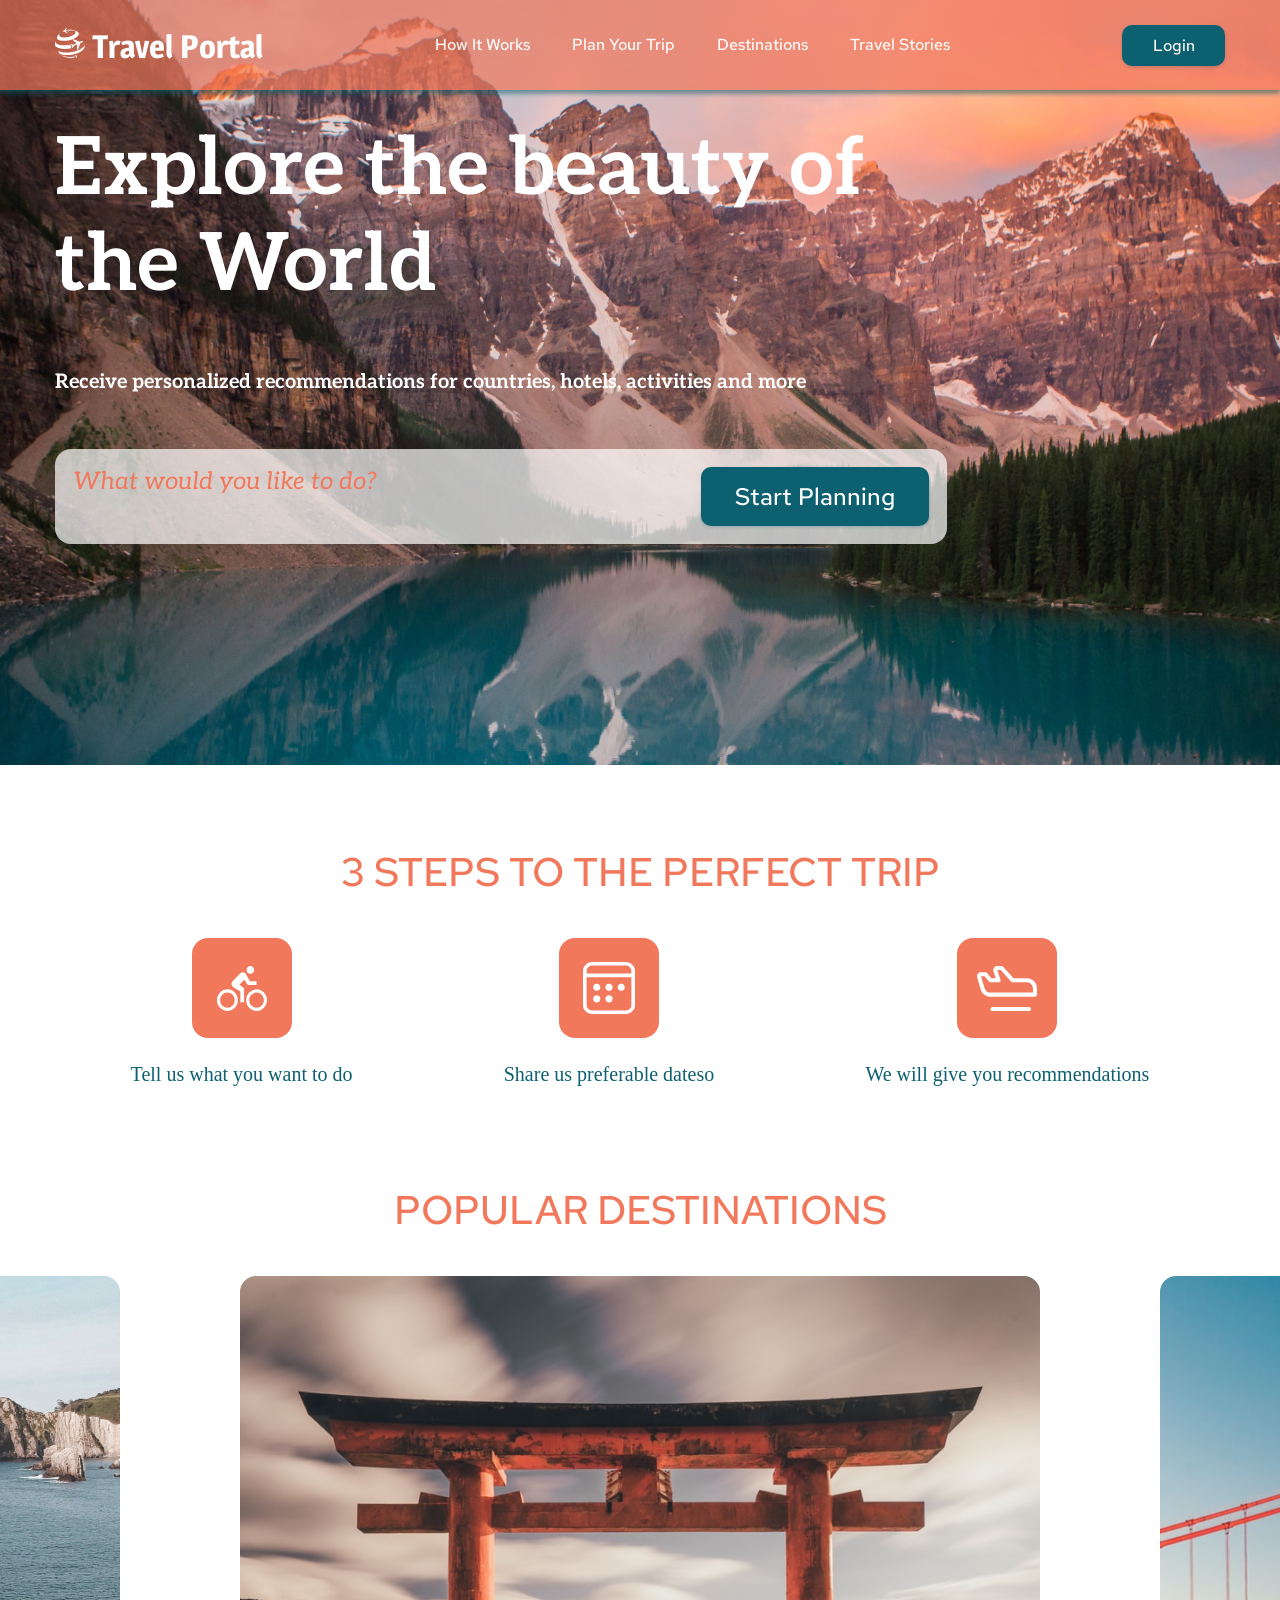
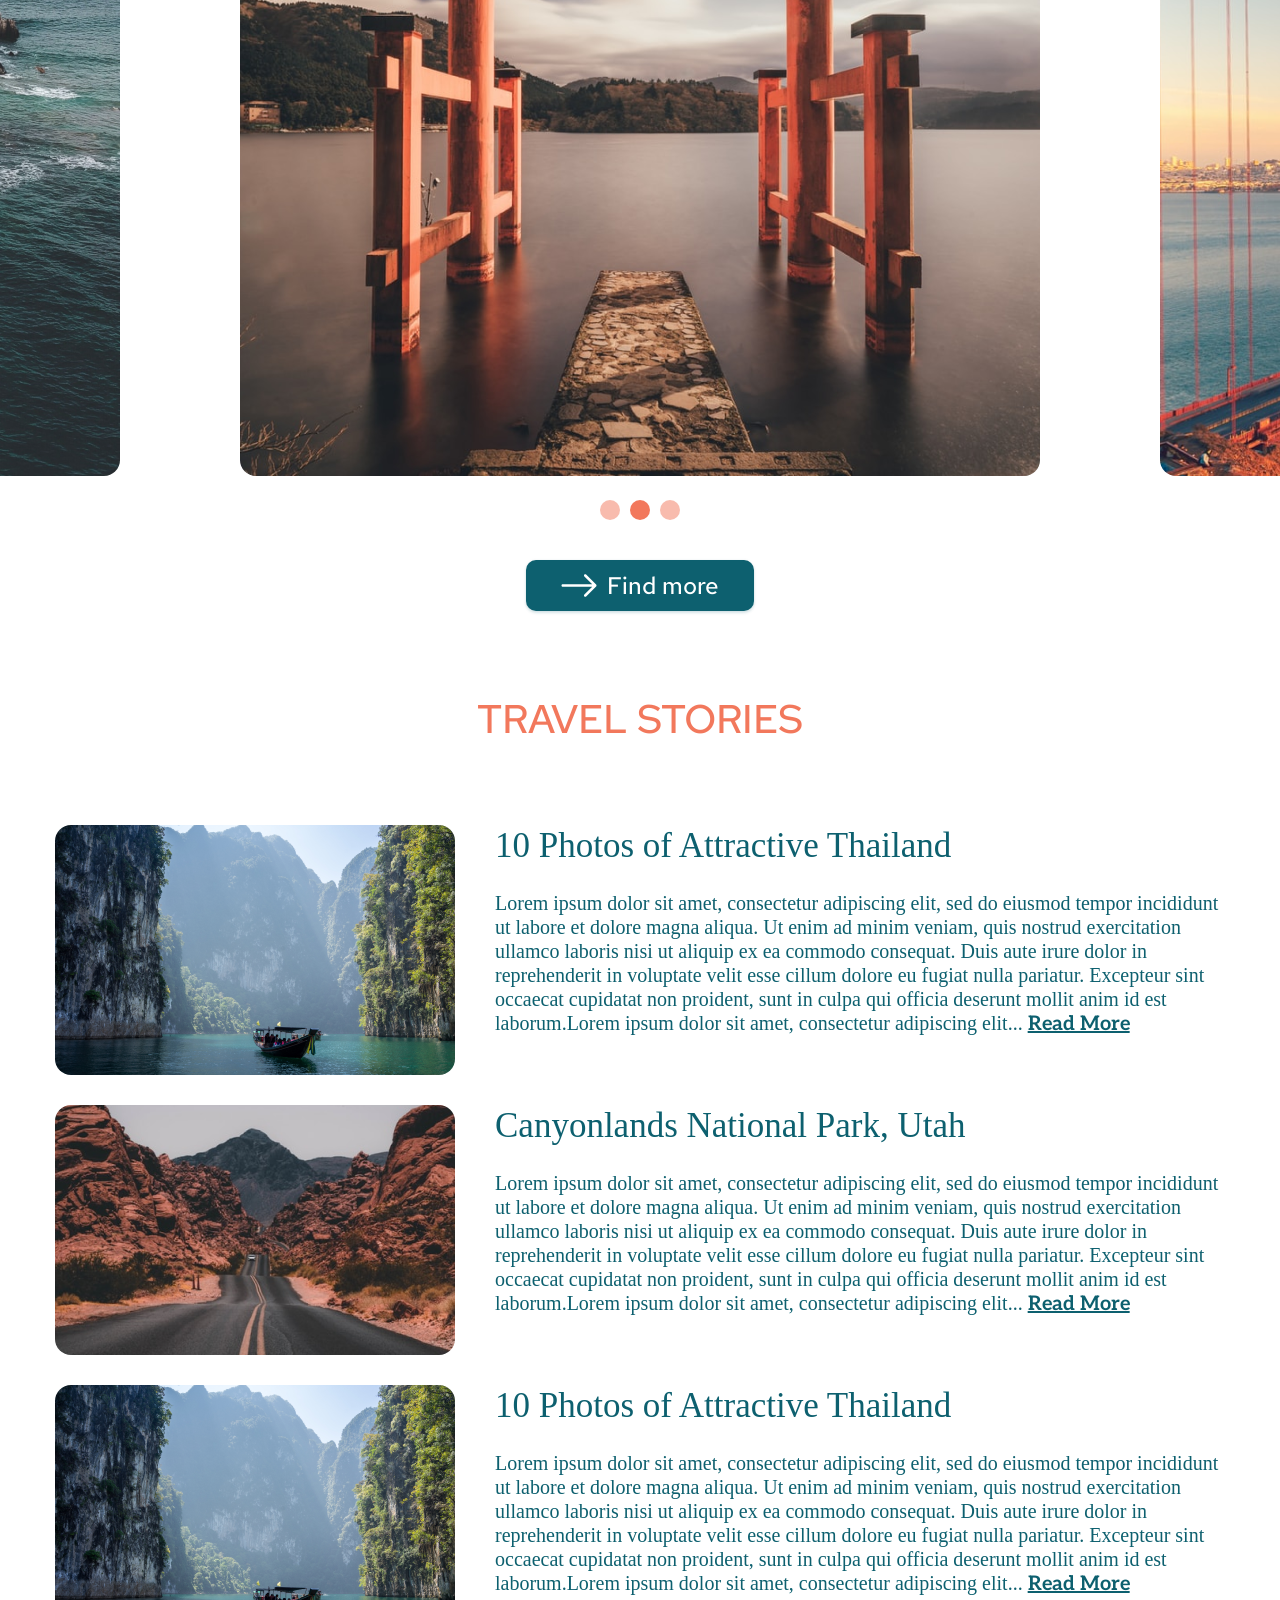
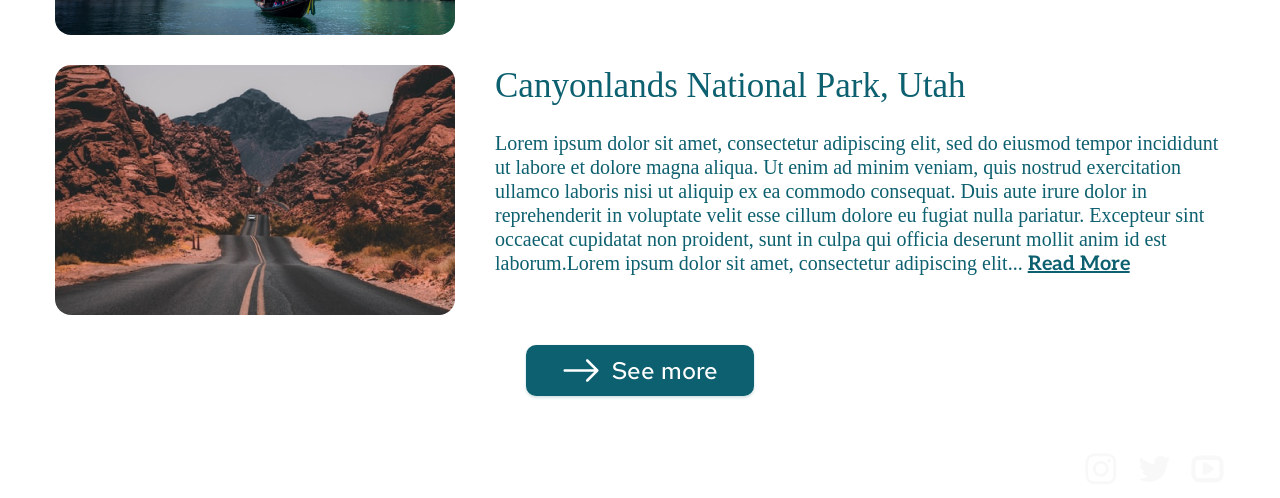
==== travel/index.html @ 8a7176d2 "fix: bug bg pictures" ====
<!doctype html>
<html lang="en">
<head>
    <meta charset="UTF-8">
    <meta name="viewport"
          content="width=device-width, user-scalable=no, initial-scale=1.0, maximum-scale=1.0, minimum-scale=1.0">
    <meta http-equiv="X-UA-Compatible" content="ie=edge">
    <link rel="preconnect" href="https://fonts.googleapis.com">
    <link rel="preconnect" href="https://fonts.gstatic.com" crossorigin>
    <link href="https://fonts.googleapis.com/css2?family=Red+Hat+Text:ital,wght@0,300;0,400;0,500;0,600;1,300;1,400;1,500;1,600;1,700&display=swap" rel="stylesheet">
    <link href="https://fonts.googleapis.com/css2?family=Magra:wght@400;700&display=swap" rel="stylesheet">
    <link href="https://fonts.googleapis.com/css2?family=Aleo:ital,wght@0,300;0,400;0,700;1,300;1,400;1,700&display=swap" rel="stylesheet">
    <link rel="icon" href="./assets/favicon.ico">
    <link rel="stylesheet" href="./style/reset.css">
    <link rel="stylesheet" href="./style/style.css">
    <title>Document</title>
</head>
<body>
<div class="wrapper">
    <header>

        <div class="container container-header">
            <div class="inner-wrapper header-wrapper">
                <div class="header-logo">
                    <div class="logo">
                            <img src="./assets/svg/logo.svg">
                            Travel Portal
                    </div>
                </div>
                <nav class="header-nav">
                    <ul class="header-menu">
                        <li><a>How It Works</a></li>
                        <li><a>Plan Your Trip</a></li>
                        <li><a>Destinations</a></li>
                        <li><a>Travel Stories</a></li>
                    </ul>
                </nav>
                <button class="btn btn-login">
                    Login
                </button>
            </div>

        </div>

    </header>

    <main>
        <div class="container container-main">

            <section class="section preview">
                <div class="inner-wrapper">
                    <div class="preview-info">
                        <h1>Explore the beauty of the World</h1>
                        <span>
                            Receive personalized recommendations for countries, hotels, activities and more
                        </span>
                        <div class="search">
                            <div contenteditable="true">
                                What would you like to do?
                            </div>
                            <button class="btn btn-preview" contenteditable="false">Start Planning</button>
                        </div>
                    </div>
                </div>
            </section>

            <section class="section steps">
                <div class="inner-wrapper">
                    <div class="section-title">
                        <h2>3 STEPS TO THE PERFECT TRIP</h2>
                    </div>
                    <div class="steps-body">
                        <div class="step">
                            <div class="icon">
                                <img src="./assets/svg/Frame_28.svg" alt="">
                            </div>
                            <span>Tell us what you want to do</span>
                        </div>
                        <div class="step">
                            <div class="icon">
                                <img src="./assets/svg/Frame_11.svg" alt="">
                            </div>
                            <span>Share us preferable dateso</span>
                        </div>
                        <div class="step">
                            <div class="icon">
                                <img src="./assets/svg/Frame_12.svg" alt="">
                            </div>
                            <span>We will give you recommendations</span>
                        </div>
                    </div>
                </div>
            </section>

            <section class="section destinations">

                <div class="section-title">
                    <h2>POPULAR DESTINATIONS</h2>
                </div>

                <div class="destination-body">
                    <img src="./assets/img/Rectangle_23.png" alt="photo ocean" title="ocean">
                    <img src="./assets/img/Rectangle_24.png" alt="photo Japan" title="Japan">
                    <img src="./assets/img/Rectangle_25.png" alt="photo USA" title="USA">
                </div>
                <div class="pagination">
                    <div></div>
                    <div class="active"></div>
                    <div></div>
                </div>
                <button class="btn btn-section">
                    <img src="./assets/svg/btn-section.svg">Find more
                </button>
            </section>

            <section class="section stories">
                <div class="bg">
                    <div class="inner-wrapper">
                    <div class="section-title stories-section-title">
                        <h2>TRAVEL STORIES</h2>
                    </div>
                    <div class="story">
                        <div class="story-img">
                            <img src="./assets/img/Rectangle_29.png"
                                 alt="10 Photos of Attractive Thailand"
                                    title="10 Photos of Attractive Thailand">
                        </div>
                        <div class="story-body">
                            <div class="story-title">
                                <h3>10 Photos of Attractive Thailand</h3>
                            </div>
                            <p>
                                Lorem ipsum dolor sit amet, consectetur adipiscing elit,
                                sed do eiusmod tempor incididunt ut labore et dolore magna aliqua.
                                Ut enim ad minim veniam, quis nostrud exercitation ullamco laboris nisi ut aliquip ex ea commodo consequat.
                                Duis aute irure dolor in reprehenderit in voluptate velit esse cillum dolore eu fugiat nulla pariatur.
                                Excepteur sint occaecat cupidatat non proident, sunt in culpa qui officia deserunt mollit anim id est
                                laborum.Lorem ipsum dolor sit amet, consectetur adipiscing elit... <span>Read More</span>
                            </p>
                        </div>
                    </div>
                    <div class="story">
                        <div class="story-img">
                            <img src="./assets/img/Rectangle_30.png"
                                 alt="Canyonlands National Park, Utah"
                                    title="Canyonlands National Park, Utah">
                        </div>
                        <div class="story-body">
                            <div class="story-title">
                                <h3>Canyonlands National Park, Utah</h3>
                            </div>
                            <p>
                                Lorem ipsum dolor sit amet, consectetur adipiscing elit,
                                sed do eiusmod tempor incididunt ut labore et dolore magna aliqua.
                                Ut enim ad minim veniam, quis nostrud exercitation ullamco laboris nisi ut aliquip ex ea commodo consequat.
                                Duis aute irure dolor in reprehenderit in voluptate velit esse cillum dolore eu fugiat nulla pariatur.
                                Excepteur sint occaecat cupidatat non proident, sunt in culpa qui officia deserunt mollit anim id est
                                laborum.Lorem ipsum dolor sit amet, consectetur adipiscing elit... <span>Read More</span>
                            </p>
                        </div>
                    </div>
                    <div class="story">
                        <div class="story-img">
                            <img src="./assets/img/Rectangle_29.png"
                                 alt="I left my heart in the Mountains!"
                                    title="I left my heart in the Mountains!">
                        </div>
                        <div class="story-body">
                            <div class="story-title">
                                <h3>10 Photos of Attractive Thailand</h3>
                            </div>
                            <p>
                                Lorem ipsum dolor sit amet, consectetur adipiscing elit,
                                sed do eiusmod tempor incididunt ut labore et dolore magna aliqua.
                                Ut enim ad minim veniam, quis nostrud exercitation ullamco laboris nisi ut aliquip ex ea commodo consequat.
                                Duis aute irure dolor in reprehenderit in voluptate velit esse cillum dolore eu fugiat nulla pariatur.
                                Excepteur sint occaecat cupidatat non proident, sunt in culpa qui officia deserunt mollit anim id est
                                laborum.Lorem ipsum dolor sit amet, consectetur adipiscing elit... <span>Read More</span>
                            </p>
                        </div>
                    </div>
                    <div class="story">
                        <div class="story-img">
                            <img src="./assets/img/Rectangle_30.png"
                                 alt="The Longest journey in my life!"
                                    title="The Longest journey in my life!">
                        </div>
                        <div class="story-body">
                            <div class="story-title">
                                <h3>Canyonlands National Park, Utah</h3>
                            </div>
                            <p>
                                Lorem ipsum dolor sit amet, consectetur adipiscing elit,
                                sed do eiusmod tempor incididunt ut labore et dolore magna aliqua.
                                Ut enim ad minim veniam, quis nostrud exercitation ullamco laboris nisi ut aliquip ex ea commodo consequat.
                                Duis aute irure dolor in reprehenderit in voluptate velit esse cillum dolore eu fugiat nulla pariatur.
                                Excepteur sint occaecat cupidatat non proident, sunt in culpa qui officia deserunt mollit anim id est
                                laborum.Lorem ipsum dolor sit amet, consectetur adipiscing elit... <span>Read More</span>
                            </p>
                        </div>
                    </div>
                    <button class="btn btn-section">
                        <img src="./assets/svg/btn-section.svg">See more
                    </button>
                </div>
                </div>
            </section>


        </div>

    </main>

    <footer>

        <div class="container container-footer">

            <div class="inner-wrapper">
                <span>
                    All Rights Reserved © Travel Portal
                </span>
                <div class="social">
                    <ul class="social-list">
                        <li class="social-item">
                            <a href="https://rs.school/js-stage0/">
                                <img src="./assets/svg/akar-icons_instagram-fill.svg" alt="">
                            </a>
                        </li>

                        <li class="social-item">
                            <a href="https://rs.school/js-stage0/">
                                <img src="./assets/svg/akar-icons_twitter-fill.svg" alt="">
                            </a>
                        </li>

                        <li class="social-item">
                            <a href="https://rs.school/js-stage0/">
                                <img src="./assets/svg/akar-icons_video.svg" alt="">
                            </a>
                        </li>
                    </ul>

                </div>
            </div>
        </div>
    </footer>
</div>
</body>
</html>
---- travel/style/style.css ----
button,
button:active,
button:focus {
    border-style: none;
    border-image: none;
    cursor: pointer;
}

*, *::after, *::before {
    box-sizing: border-box;
    margin: 0;
    padding: 0;
}

:root {
    --h-color:       #F2785C;
    --text:          #0D606F;
    --footer-height: 61px;
    --header-height: 90px;
}

input {
    border-color: unset;
    border-width: 0px;
}

/*-----------------------Start Fonts-------------------------*/
@font-face {
    font-family: "Red Hat Text";
    src: url("../assets/fonts/Red_Hat_Text");
}
@font-face {
    font-family: "Magra";
    src: url("../assets/fonts/Magra");
}

@font-face {
    font-family: "Aleo";
    src: url("../assets/fonts/Aleo");
}

h1, h3 , label, p,
header span, main span {
    font-family: 'Aleo';
}

h2, button, a, footer span{
    font-family: 'Red Hat Text';
}
/*-----------------------End Fonts-------------------------*/


/*-----------------------------------------------------*/
.wrapper {
    position: relative;
    background: #ffffff;
    display: flex;
    flex-direction: column;
    justify-content: space-between;
}
header, footer {
    color: #ffffff;
    width: 100%;
}
header {
    position: relative;
    z-index: 5;
}

a, h1, h2, h3, span, button, label {
    font-style: normal;
}


h1 {
    font-weight: 700;
    font-size: 80px;
    line-height: 96px;
    color: #FFFFFF;
}

h2 {
    font-weight: 500;
    font-size: 40px;
    line-height: 53px;
    color: #F2785C;
}

h3 {
    font-weight: 400;
    font-size: 35px;
    line-height: 42px;
    color: #0D606F;
}

.container {
    position: relative;
    height:  100%;
    max-width: 1440px;
    margin: 0 auto;
}

.inner-wrapper {
    position: relative;
    max-width: 1170px;
    margin: 0 auto;
}

.container-header {

    background: rgba(242, 120, 92, 0.7);
    box-shadow: 0px 4px 4px rgba(13, 96, 111, 0.5);

}

.header-wrapper {

    height: var(--header-height);
    display: flex;
    flex-direction: row;
    align-items: center;
    justify-content: space-between;

}

nav {
    font-family: 'Red Hat Text';
}

.header-menu {
    display: flex;
    flex-direction: row;
}
.header-menu li {
    margin-right: 42px;
}
.header-menu li:last-child {
    margin-right: 0px;
}
.header-menu li a {
    font-weight: 500;
    font-size: 16px;
    color: #FFFFFF;
}

.logo {
    font-family: 'Magra';
    font-weight: 600;
    font-size: 32px;
    color: #FFFFFF;
}

.destinations {
    height: 100%;
    margin-bottom: 20px;
}
.destination-body {
    display: flex;
    flex-direction: row;

    justify-content: center;
    align-items: center;

    overflow: hidden;
}
.destination-body img {
    margin: 0 60px;
    max-width: 800px;
    max-height: 800px;
    border-radius: 16px;
}
.pagination {
    margin: 0 auto;
    display: flex;
    flex-direction: row;
    padding: 24px 0 40px;
    width: max-content;
}
.pagination div{
    background: #F2785C;
    margin-right: 10px;
    width: 20px;
    height: 20px;
    border-radius: 50%;
    opacity: 0.5;
}
.pagination div:last-child {
    margin-right: 0px;
}
.pagination div.active {
    opacity: 1;
}





/*---------------start section-------------*/
.section {
    position: relative;
    width: 100%;
    font-family: 'Aleo';
}
.section-title {

    width: 100%;
    text-align: center;
    margin-bottom: 40px;
}
.stories-section-title {
    margin-bottom: 80px;
}
/*---------------end section-------------*/

.preview {
    top: calc(var(--header-height) * -1);
    height: 765px;
    margin-bottom: calc(80px - var(--header-height));
    background: url("../assets/img/garrett-parker-DlkF4-dbCOU-unsplash 1.png") no-repeat;
    background-size: cover;
    padding-top: 122px;
}
.preview-info {
    font-family: 'Aleo';
    font-style: italic;
    max-width: 892px;
    height: 422px;
    color: #FFFFFF;
    display: flex;
    flex-direction: column;
    justify-content: space-between;


}
.preview-info span {

    font-weight: 700;
    font-size: 20px;
    line-height: 24px;

}
/*--------------start button------------------------*/
.btn {
    display: flex;
    flex-direction: row;
    flex-wrap: nowrap;
    align-items: center;
    justify-content: space-around;

    flex-shrink: 0;

    padding: 10px 30px;
    background: #0D606F;
    text-align: center;
    border-radius: 10px;
    font-weight: 500;
    color: #FFFFFF;
    box-shadow: 0px 0px 3px rgba(13, 96, 111, 0.08), 0px 2px 3px rgba(13, 96, 111, 0.16);
}

.btn-login {
    font-size: 16px;
    width: 103px;
}

.btn-preview {
    font-size: 24px;
    width: 228px;
}

.btn-section {
    font-size: 24px;
    width: 228px;
    margin: 0 auto;
}
/*--------------end button------------------------*/

.search {
    display: flex;
    flex-direction: row;
    justify-content: space-between;

    font-family: 'Aleo';
    font-style: italic;
    font-weight: 400;
    font-size: 24px;
    line-height: 29px;

    color: #F2785C;

    position: relative;
    padding: 18px;
    width: 100%;
    height: 95px;
    background: rgba(255, 255, 255, 0.7);
    border-radius: 16px;

}

/*--------------------------Start section steps----------------*/

.steps {
    margin-bottom: 97px;
}
.steps-body {
    display: flex;
    flex-direction: row;
    justify-content: space-around;
}
.steps .step {
    text-align: center;
}
.steps .icon {
    margin-left: auto;
    margin-right: auto;
    margin-bottom: 24px;
    width: 100px;
    height: 100px;
    background-color: #ffffff;
}
.steps span {
    font-weight: 400;
    font-size: 20px;
    line-height: 24px;
    color: #0D606F;
}


/*--------------------------Start section stories----------------*/
.stories {
    padding-bottom: var(--footer-height);
    bottom: -61px;
    background-image: url("../assets/img/Rectangle 27.png");
    background-repeat: no-repeat;
    background-size: cover;
    background-position-y: 61px;
}


.stories .story {
    display: flex;
    flex-direction: row;
    margin-bottom: 30px;
    color: #0D606F;
}
.stories .story:last-child {
    margin-bottom: 40px;
}

.story .story-img {
    max-width: 400px;
    max-height: 250px;
}
.story .story-img img {
    border-radius: 16px;
}
.story .story-body {
    display: flex;
    flex-direction: column;
    margin-left: 40px;
}

.story span {
    font-weight: 700;
    text-decoration: underline;
    cursor: pointer;
}
.story .story-title {
    margin-bottom: 24px;
}
.story p {
    font-weight: 400;
    font-size: 20px;
    line-height: 24px;
}

.bg {
    position: relative;
    background: rgba(255, 255, 255, 0.7);
    padding-bottom: 41px;
}
/*--------------------------end section stories----------------*/

/*---------------Start Footer--------------------*/
footer {
    position: relative;
    bottom: 0;
    left: 0;
    height: var(--footer-height);
    line-height: var(--footer-height);
}

.container-footer {
    position: relative;
    height: 100%;
    text-align: center;
}

.social-list {
    width: 141px;
    position: absolute;
    display: flex;
    flex-direction: row;
    justify-content: space-between;
    right: 0;
    bottom: 0;
}
.social * {
    vertical-align: middle;
}


/*--------------------------popup-----------------------*/

.popup {
    max-width: 650px;
    margin-left: auto;
    margin-right: auto;
    padding: 25px 45px 23px 45px;
    background: linear-gradient(177.09deg, #FFFFFF 6.15%, #0D606F 202.69%);
    box-shadow: 0px 4px 4px rgba(0, 0, 0, 0.25);
    border-radius: 16px;
}
.popup-title {
    margin-bottom: 30px;
    text-align: center;
    font-family: 'Aleo';
    font-weight: 700;
    font-size: 32px;
    line-height: 38px;
    color: #0D606F;
}

.popup-inner {
    margin: 0 auto;
    max-width: 560px;
}
.auth-fb, .auth-google  {

    box-shadow: 0px 0px 3px rgba(13, 96, 111, 0.08), 0px 2px 3px rgba(13, 96, 111, 0.16);
    height: 56px;
    border-radius: 10px;
}

.auth-fb a, .auth-google a {
    height: 100%;
    display: flex;
    justify-content: center;
    flex-direction: row;
    align-items: center;
    font-weight: 400;
    font-size: 20px;
}

.auth-fb a {
    color: #FFFFFF;
}

.auth-google a {
    color: #0D606F;
}

.auth-fb img, .auth-google img {
    margin-right: 15px;
}

.auth-fb {
    color: #FFFFFF;
    margin-bottom: 20px;
    background: #1877F2;
}

.auth-google {
    color: #0D606F;
    margin-bottom: 30px;
    background: #FFFFFF;
}

.popup .input {
    width: 100%;
    height: 54px;
    background: #FFFFFF;
    box-shadow: inset 0px 0px 3px rgba(13, 96, 111, 0.08), inset 0px 2px 3px rgba(13, 96, 111, 0.16);
    border-radius: 10px;
    margin-bottom: 5px;
}

.popup label {
    font-weight: 400;
    font-size: 16px;
    line-height: 19px;
    color: #0D606F;
}

hr {
    color: #0D606F;
    height: 1px;
    margin: 0 auto;
    padding: 0;
    text-align: center;
    overflow: visible;
    border: 1px solid rgba(13, 96, 111, 0.5);
}
hr:before {
    color: #0D606F;
    content: "or";
}
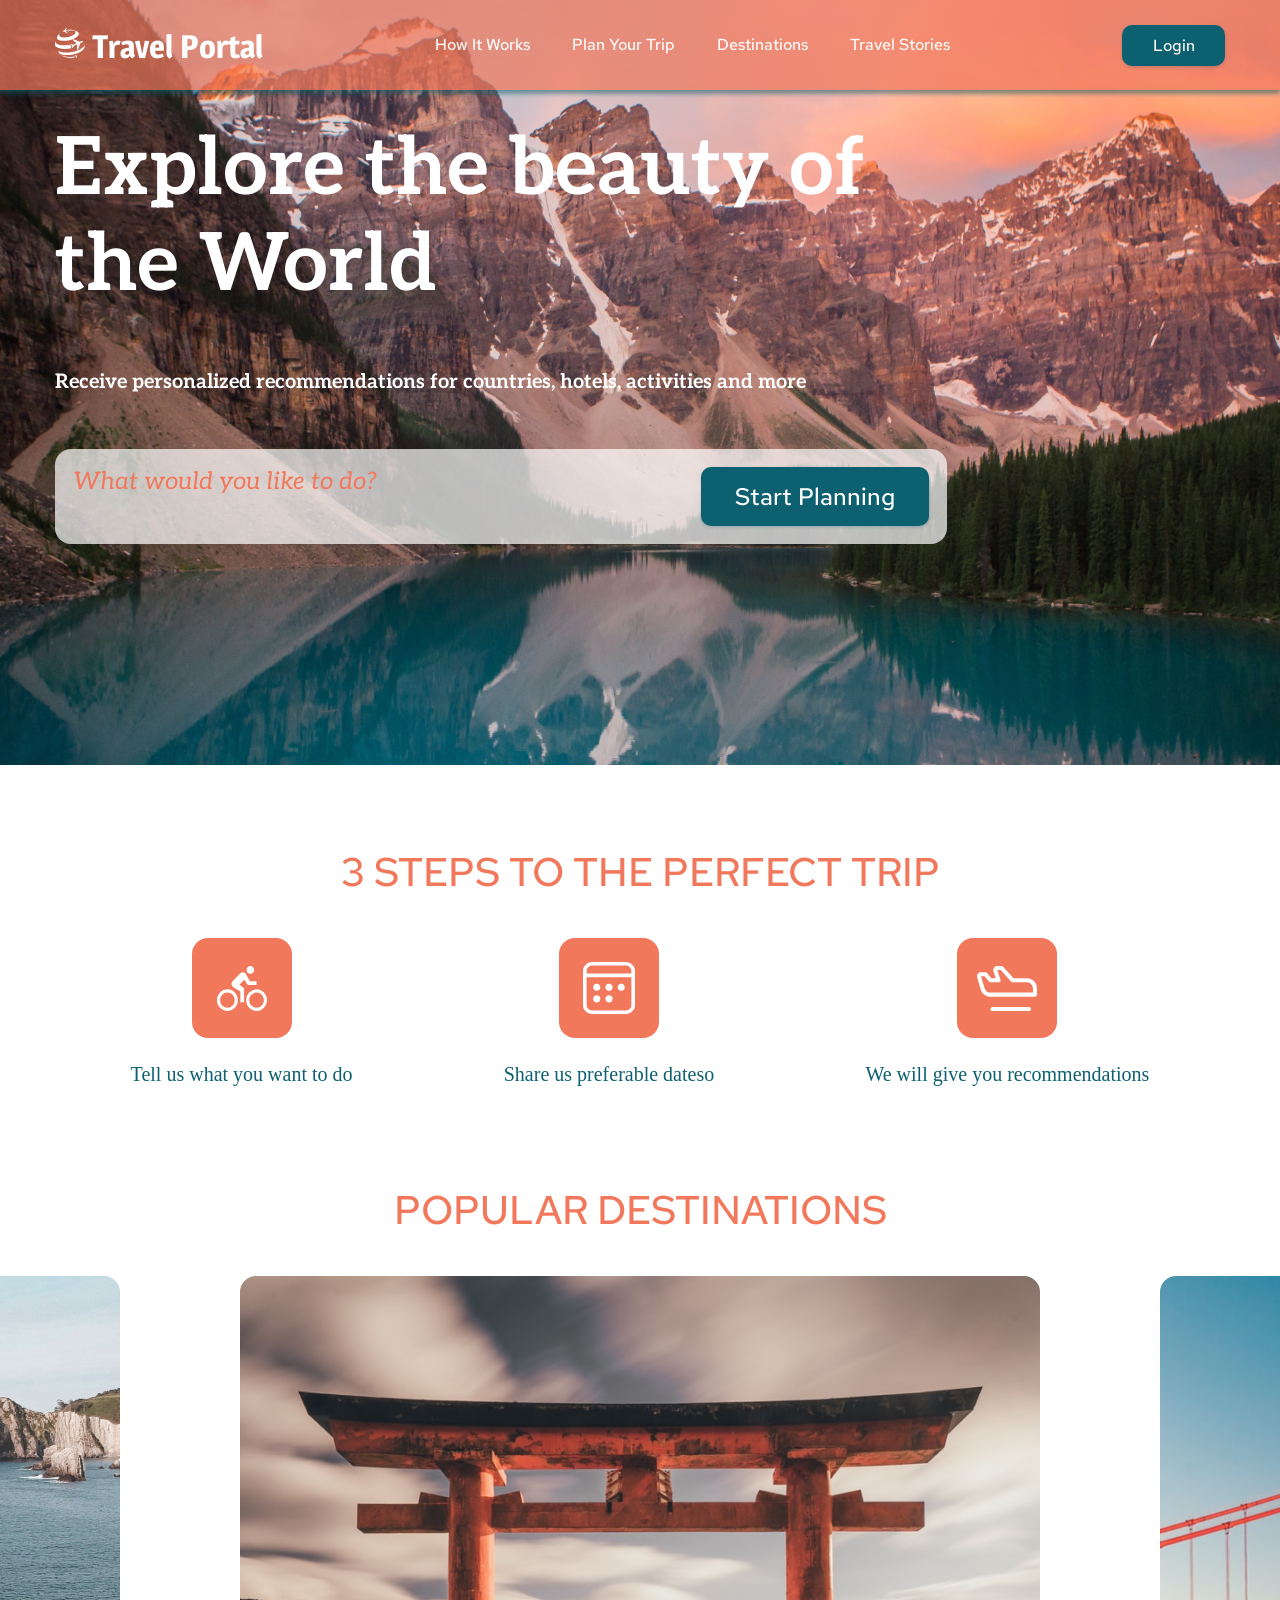
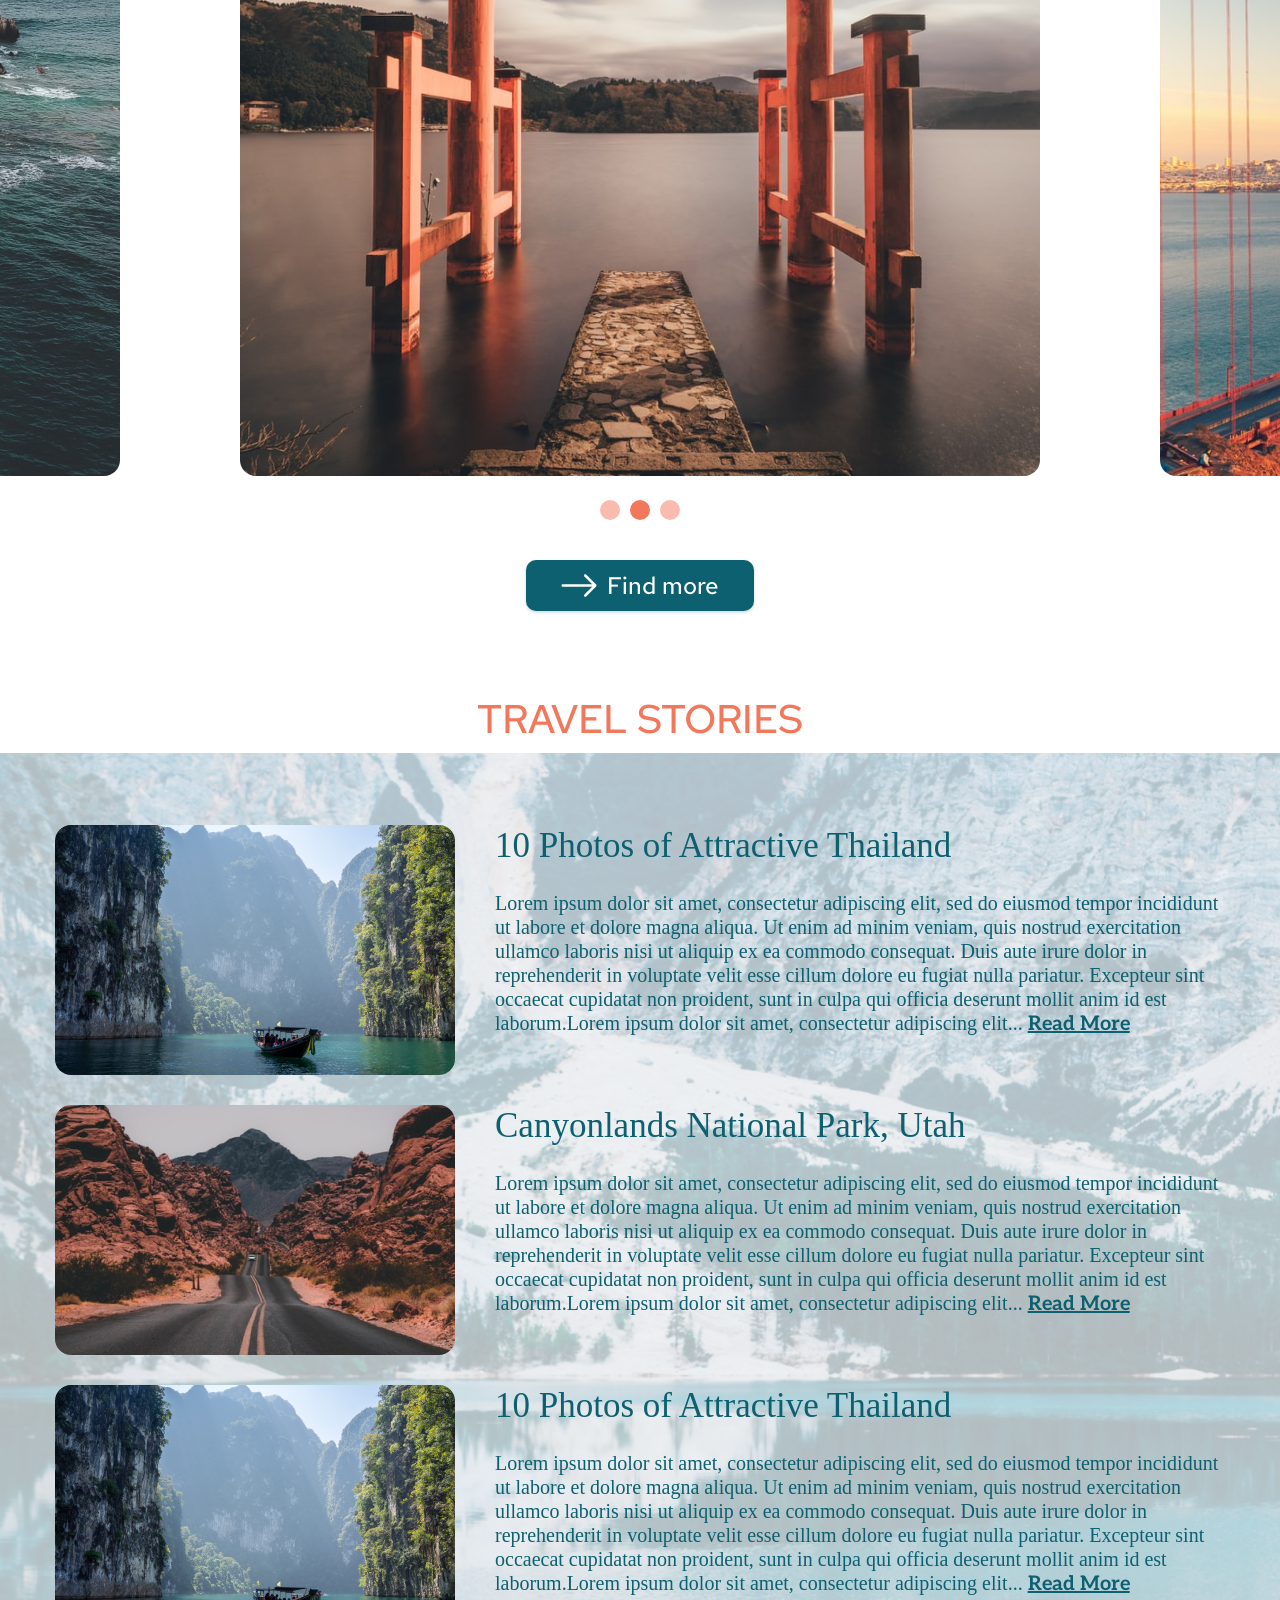
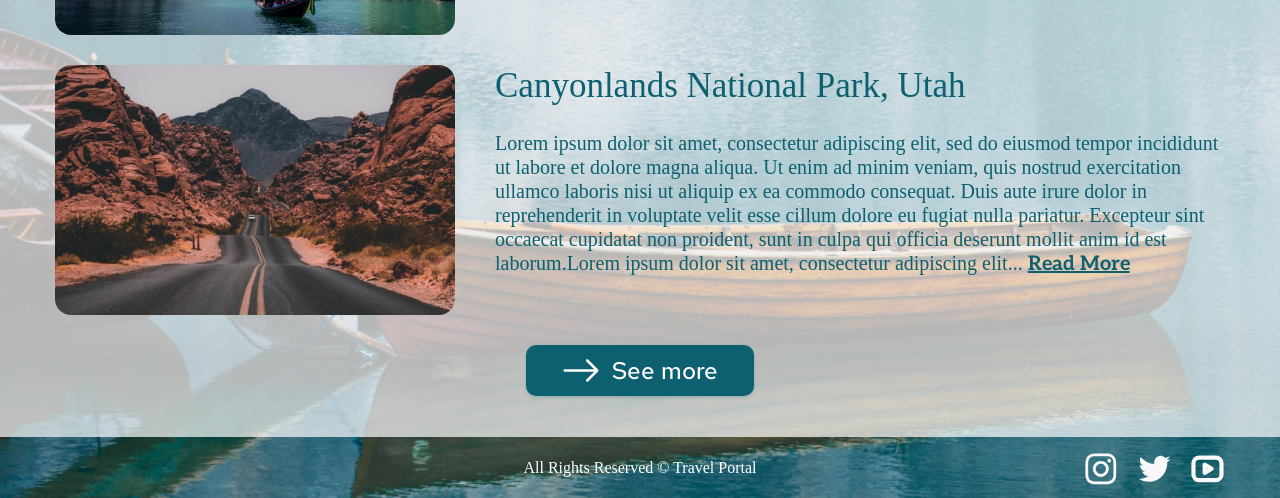
==== commit e571c345: "feat: popup js" ====
--- a/travel/index.html
+++ b/travel/index.html
@@ -1,9 +1,8 @@
 <!doctype html>
-<html lang="en">
+<html lang="zxx">
 <head>
     <meta charset="UTF-8">
-    <meta name="viewport"
-          content="width=device-width, user-scalable=no, initial-scale=1.0, maximum-scale=1.0, minimum-scale=1.0">
+    <meta name="viewport" content="width=device-width,initial-scale=1.0,viewport-fit=cover">
     <meta http-equiv="X-UA-Compatible" content="ie=edge">
     <link rel="preconnect" href="https://fonts.googleapis.com">
     <link rel="preconnect" href="https://fonts.gstatic.com" crossorigin>
@@ -13,6 +12,7 @@
     <link rel="icon" href="./assets/favicon.ico">
     <link rel="stylesheet" href="./style/reset.css">
     <link rel="stylesheet" href="./style/style.css">
+
     <title>Document</title>
 </head>
 <body>
@@ -23,16 +23,16 @@
             <div class="inner-wrapper header-wrapper">
                 <div class="header-logo">
                     <div class="logo">
-                            <img src="./assets/svg/logo.svg">
+                            <img src="./assets/svg/logo.svg" alt="logo Travel Portal">
                             Travel Portal
                     </div>
                 </div>
                 <nav class="header-nav">
                     <ul class="header-menu">
-                        <li><a>How It Works</a></li>
-                        <li><a>Plan Your Trip</a></li>
-                        <li><a>Destinations</a></li>
-                        <li><a>Travel Stories</a></li>
+                        <li><a href="#preview">How It Works</a></li>
+                        <li><a href="#steps">Plan Your Trip</a></li>
+                        <li><a href="#destinations">Destinations</a></li>
+                        <li><a href="#stories">Travel Stories</a></li>
                     </ul>
                 </nav>
                 <button class="btn btn-login">
@@ -47,7 +47,7 @@
     <main>
         <div class="container container-main">
 
-            <section class="section preview">
+            <section class="section preview" id="preview">
                 <div class="inner-wrapper">
                     <div class="preview-info">
                         <h1>Explore the beauty of the World</h1>
@@ -64,7 +64,7 @@
                 </div>
             </section>
 
-            <section class="section steps">
+            <section class="section steps" id="steps">
                 <div class="inner-wrapper">
                     <div class="section-title">
                         <h2>3 STEPS TO THE PERFECT TRIP</h2>
@@ -72,19 +72,19 @@
                     <div class="steps-body">
                         <div class="step">
                             <div class="icon">
-                                <img src="./assets/svg/Frame_28.svg" alt="">
+                                <img src="./assets/svg/Frame_28.svg" alt="logo step 1">
                             </div>
                             <span>Tell us what you want to do</span>
                         </div>
                         <div class="step">
                             <div class="icon">
-                                <img src="./assets/svg/Frame_11.svg" alt="">
+                                <img src="./assets/svg/Frame_11.svg" alt="logo step 2">
                             </div>
                             <span>Share us preferable dateso</span>
                         </div>
                         <div class="step">
                             <div class="icon">
-                                <img src="./assets/svg/Frame_12.svg" alt="">
+                                <img src="./assets/svg/Frame_12.svg" alt="logo step 3">
                             </div>
                             <span>We will give you recommendations</span>
                         </div>
@@ -92,16 +92,16 @@
                 </div>
             </section>
 
-            <section class="section destinations">
+            <section class="section destinations" id="destinations">
 
                 <div class="section-title">
                     <h2>POPULAR DESTINATIONS</h2>
                 </div>
 
                 <div class="destination-body">
-                    <img src="./assets/img/Rectangle_23.png" alt="photo ocean" title="ocean">
-                    <img src="./assets/img/Rectangle_24.png" alt="photo Japan" title="Japan">
-                    <img src="./assets/img/Rectangle_25.png" alt="photo USA" title="USA">
+                    <img src="./assets/img/Rectangle_23.jpg" alt="photo ocean" title="ocean">
+                    <img src="./assets/img/Rectangle_24.jpg" alt="photo Japan" title="Japan">
+                    <img src="./assets/img/Rectangle_25.jpg" alt="photo USA" title="USA">
                 </div>
                 <div class="pagination">
                     <div></div>
@@ -109,11 +109,11 @@
                     <div></div>
                 </div>
                 <button class="btn btn-section">
-                    <img src="./assets/svg/btn-section.svg">Find more
+                    <img src="./assets/svg/btn-section.svg" alt="logo find more">Find more
                 </button>
             </section>
 
-            <section class="section stories">
+            <section class="section stories" id="stories">
                 <div class="bg">
                     <div class="inner-wrapper">
                     <div class="section-title stories-section-title">
@@ -121,7 +121,7 @@
                     </div>
                     <div class="story">
                         <div class="story-img">
-                            <img src="./assets/img/Rectangle_29.png"
+                            <img src="./assets/img/Rectangle_29.jpg"
                                  alt="10 Photos of Attractive Thailand"
                                     title="10 Photos of Attractive Thailand">
                         </div>
@@ -141,7 +141,7 @@
                     </div>
                     <div class="story">
                         <div class="story-img">
-                            <img src="./assets/img/Rectangle_30.png"
+                            <img src="./assets/img/Rectangle_30.jpg"
                                  alt="Canyonlands National Park, Utah"
                                     title="Canyonlands National Park, Utah">
                         </div>
@@ -161,7 +161,7 @@
                     </div>
                     <div class="story">
                         <div class="story-img">
-                            <img src="./assets/img/Rectangle_29.png"
+                            <img src="./assets/img/Rectangle_29.jpg"
                                  alt="I left my heart in the Mountains!"
                                     title="I left my heart in the Mountains!">
                         </div>
@@ -181,7 +181,7 @@
                     </div>
                     <div class="story">
                         <div class="story-img">
-                            <img src="./assets/img/Rectangle_30.png"
+                            <img src="./assets/img/Rectangle_30.jpg"
                                  alt="The Longest journey in my life!"
                                     title="The Longest journey in my life!">
                         </div>
@@ -200,7 +200,7 @@
                         </div>
                     </div>
                     <button class="btn btn-section">
-                        <img src="./assets/svg/btn-section.svg">See more
+                        <img src="./assets/svg/btn-section.svg" alt="button see more">See more
                     </button>
                 </div>
                 </div>
@@ -223,19 +223,19 @@
                     <ul class="social-list">
                         <li class="social-item">
                             <a href="https://rs.school/js-stage0/">
-                                <img src="./assets/svg/akar-icons_instagram-fill.svg" alt="">
+                                <img src="./assets/svg/akar-icons_instagram-fill.svg" alt="logo instagram">
                             </a>
                         </li>
 
                         <li class="social-item">
-                            <a href="https://rs.school/js-stage0/">
-                                <img src="./assets/svg/akar-icons_twitter-fill.svg" alt="">
+                            <a href="https://github.com/AntonFartovii/">
+                                <img src="./assets/svg/akar-icons_twitter-fill.svg" alt="logo twitter">
                             </a>
                         </li>
 
                         <li class="social-item">
                             <a href="https://rs.school/js-stage0/">
-                                <img src="./assets/svg/akar-icons_video.svg" alt="">
+                                <img src="./assets/svg/akar-icons_video.svg" alt="logo youtube">
                             </a>
                         </li>
                     </ul>
@@ -244,6 +244,56 @@
             </div>
         </div>
     </footer>
+
+
+
 </div>
+<div class="popup popup-auth">
+    <div class="popup-title">
+        Log in to your account
+    </div>
+    <div class="auth-fb">
+        <a>
+            <img src="assets/svg/fb.svg" alt="fb logo"/>
+            Sign In with Facebook
+        </a>
+    </div>
+    <div class="auth-google">
+        <a>
+            <img src="assets/svg/google.svg" alt="google logo"/>
+            Sign In with Google
+        </a>
+    </div>
+    <hr class="main"/>
+    <label for="email">E-mail</label>
+    <input id="email" class="input">
+    <label for="pass">Password</label>
+    <input id="pass" class="input">
+    <button class="btn btn-popup">Sign In</button>
+    <div class="link-auth">
+        <a>Forgot Your Password?</a>
+        <hr class="auth"/>
+        <span>Don’t have an account?</span>&nbsp;<a class="link-reg">Register</a>
+    </div>
+
+</div>
+    <div class="popup popup-reg">
+        <div class="popup-title">
+            Create account
+        </div>
+
+        <label for="email">E-mail</label>
+        <input id="email" class="input">
+        <label for="pass">Password</label>
+        <input id="pass" class="input">
+        <button class="btn btn-popup">Sign In</button>
+        <div class="link-auth">
+            <a>Forgot Your Password?</a>
+            <hr class="auth"/>
+            <span>Don’t have an account?</span>&nbsp;<a class="link-auth">Register</a>
+        </div>
+
+    </div>
+<script src="index.js"></script>
 </body>
 </html>
--- a/travel/style/style.css
+++ b/travel/style/style.css
@@ -1,3 +1,7 @@
+
+html {
+    scroll-behavior: smooth;
+}
 button,
 button:active,
 button:focus {
@@ -17,6 +21,7 @@
     --text:          #0D606F;
     --footer-height: 61px;
     --header-height: 90px;
+    --popup-width:   650px;
 }
 
 input {
@@ -27,25 +32,25 @@
 /*-----------------------Start Fonts-------------------------*/
 @font-face {
     font-family: "Red Hat Text";
-    src: url("../assets/fonts/Red_Hat_Text");
+    src: url("../assets/fonts/Red_Hat_Text/");
 }
 @font-face {
     font-family: "Magra";
-    src: url("../assets/fonts/Magra");
+    src: url("../assets/fonts/Magra/");
 }
 
 @font-face {
     font-family: "Aleo";
-    src: url("../assets/fonts/Aleo");
+    src: url("../assets/fonts/Aleo/");
 }
 
 h1, h3 , label, p,
 header span, main span {
-    font-family: 'Aleo';
+    font-family: 'Aleo', serif;
 }
 
 h2, button, a, footer span{
-    font-family: 'Red Hat Text';
+    font-family: 'Red Hat Text', serif;
 }
 /*-----------------------End Fonts-------------------------*/
 
@@ -141,6 +146,7 @@
     font-weight: 500;
     font-size: 16px;
     color: #FFFFFF;
+    text-decoration: none;
 }
 
 .logo {
@@ -216,7 +222,7 @@
     top: calc(var(--header-height) * -1);
     height: 765px;
     margin-bottom: calc(80px - var(--header-height));
-    background: url("../assets/img/garrett-parker-DlkF4-dbCOU-unsplash 1.png") no-repeat;
+    background: url("../assets/img/garrett-parker-DlkF4-dbCOU-unsplash.jpg") no-repeat;
     background-size: cover;
     padding-top: 122px;
 }
@@ -248,7 +254,7 @@
     justify-content: space-around;
 
     flex-shrink: 0;
-
+    text-align: center;
     padding: 10px 30px;
     background: #0D606F;
     text-align: center;
@@ -262,6 +268,10 @@
     font-size: 16px;
     width: 103px;
 }
+
+/*body:active .popup {*/
+/*    display: block;*/
+/*}*/
 
 .btn-preview {
     font-size: 24px;
@@ -272,6 +282,15 @@
     font-size: 24px;
     width: 228px;
     margin: 0 auto;
+}
+.btn-popup {
+
+    width: 100%;
+    margin: 25px 0 10px 0;
+    padding: 14px;
+    font-weight: 400;
+    font-size: 20px;
+    line-height: 26px;
 }
 /*--------------end button------------------------*/
 
@@ -330,7 +349,7 @@
 .stories {
     padding-bottom: var(--footer-height);
     bottom: -61px;
-    background-image: url("../assets/img/Rectangle 27.png");
+    background-image: url("../assets/img/Rectangle_27.jpg");
     background-repeat: no-repeat;
     background-size: cover;
     background-position-y: 61px;
@@ -413,7 +432,13 @@
 /*--------------------------popup-----------------------*/
 
 .popup {
-    max-width: 650px;
+    display: none;
+    position: absolute;
+    opacity: 1;
+    z-index: 101;
+    top: var(--header-height);
+    left: calc(50% - (var(--popup-width) / 2));
+    max-width: var(--popup-width);
     margin-left: auto;
     margin-right: auto;
     padding: 25px 45px 23px 45px;
@@ -491,17 +516,47 @@
     line-height: 19px;
     color: #0D606F;
 }
-
-hr {
-    color: #0D606F;
-    height: 1px;
-    margin: 0 auto;
-    padding: 0;
-    text-align: center;
-    overflow: visible;
+hr.main:after {
+    content: 'or';
+    position: relative;
+    left: 50%;
+    top: 0;
+    font-family: 'Aleo';
+    font-style: normal;
+    font-weight: 700;
+    font-size: 20px;
+    line-height: 24px;
+    /* identical to box height */
+
+
+    color: rgba(13, 96, 111, 0.5);
+}
+hr.main, hr.auth {
+    margin: 26px 0 20px 0;
     border: 1px solid rgba(13, 96, 111, 0.5);
-}
-hr:before {
-    color: #0D606F;
-    content: "or";
-}+    transform: rotate(0.1deg);
+}
+
+.popup .link-auth {
+    text-align: center;
+}
+
+.popup .link-auth a,
+.popup .link-auth span {
+    font-weight: 700;
+    font-size: 15px;
+    line-height: 18px;
+    font-family: 'Aleo';
+
+}
+
+.popup .link-auth a {
+    text-decoration-line: underline;
+    color: #0D606F;
+    text-shadow: 0px 2px 3px rgba(255, 255, 255, 0.16);
+}
+.popup .link-auth span {
+    color: rgba(13, 96, 111, 0.5);
+    text-shadow: 0px 2px 3px rgba(255, 255, 255, 0.16);
+}
+
